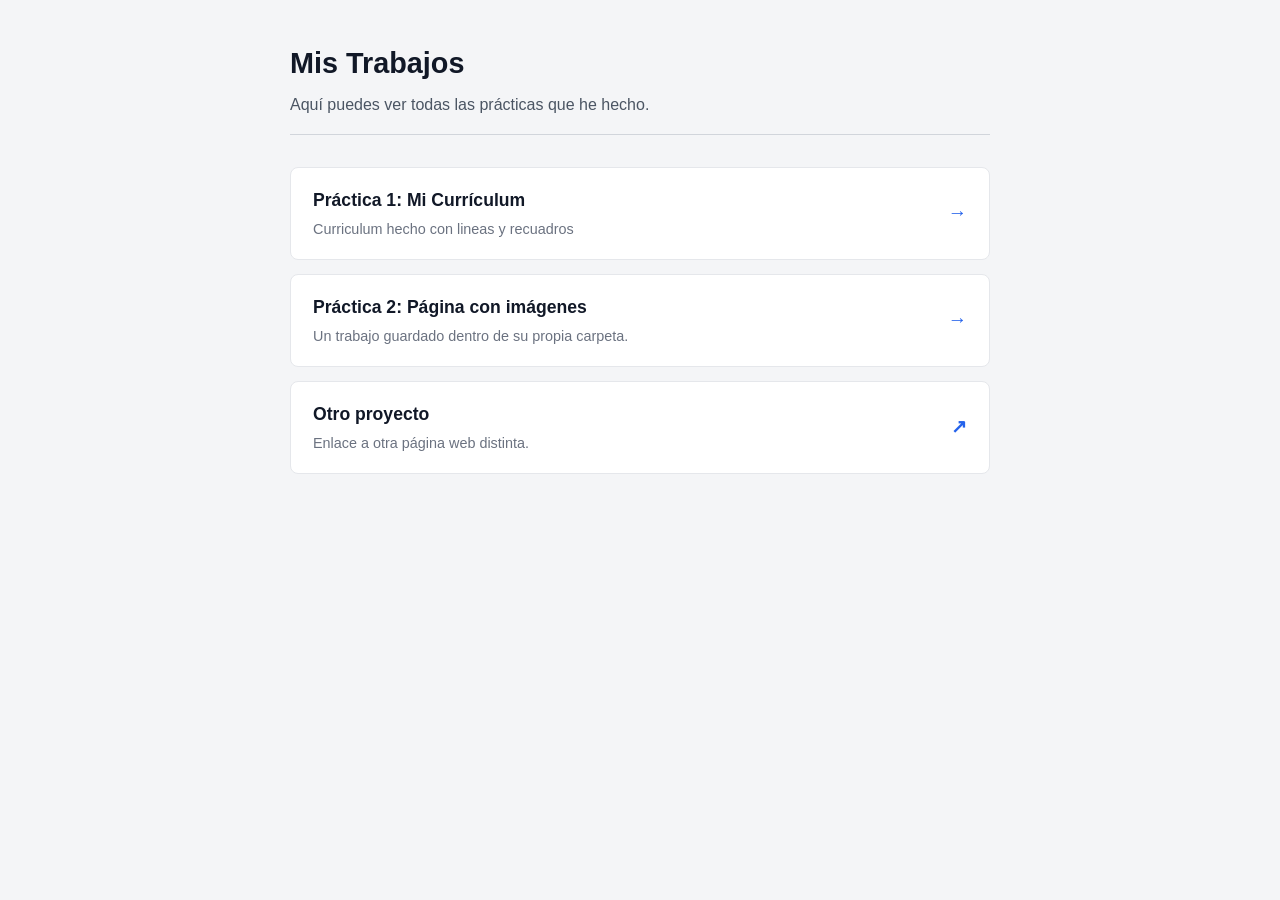
==== index.html @ 20866122 "index.html" ====
<!-- Esto le avisa al navegador de que el archivo es una página web -->
<!DOCTYPE html>
<!-- Aquí empieza la página y le decimos que está en español -->
<html lang="es">

<!-- LA CABEZA (HEAD): Aquí van cosas que el navegador necesita, pero que no se ven dentro de la página -->
<head>
    <!-- Sirve para que las tildes y la letra "ñ" se vean bien -->
    <meta charset="UTF-8">
    <!-- Sirve para que la página se vea bien tanto en ordenador como en móvil -->
    <meta name="viewport" content="width=device-width, initial-scale=1.0">
    
    <!-- El texto que sale arriba del todo, en la pestaña de Chrome o Safari -->
    <title>Mis Trabajos</title>

    <!-- 
        EL DISEÑO (NO HACE FALTA TOCAR NADA AQUÍ)
        Todo lo que está entre <style> y </style> solo sirve para poner los colores,
        los tamaños de letra y hacer que los botones se vean bonitos.
    -->
    <style>
        /* Color de fondo gris claro y tipo de letra de toda la página */
        body {
            font-family: -apple-system, BlinkMacSystemFont, "Segoe UI", Roboto, sans-serif;
            background-color: #f4f5f7;
            color: #1f2937;
            margin: 0;
            padding: 40px 20px;
            line-height: 1.6;
        }

        /* Centra todo el contenido en medio de la pantalla */
        .contenedor {
            max-width: 700px;
            margin: 0 auto;
        }

        /* Espacio y línea gris debajo del título de arriba */
        header {
            margin-bottom: 32px;
            border-bottom: 1px solid #d1d5db;
            padding-bottom: 16px;
        }

        /* Tamaño del título grande */
        h1 {
            margin: 0;
            font-size: 1.8rem;
            color: #111827;
        }

        /* Color del texto pequeño debajo del título */
        header p {
            margin: 6px 0 0;
            color: #4b5563;
        }

        /* Coloca las cajas de los trabajos una debajo de otra */
        .lista-trabajos {
            display: flex;
            flex-direction: column;
            gap: 14px;
        }

        /* Aspecto de cada caja blanca donde puedes hacer clic */
        .tarjeta {
            background: #ffffff;
            border: 1px solid #e5e7eb;
            border-radius: 8px;
            padding: 18px 22px;
            text-decoration: none;
            color: inherit;
            display: flex;
            justify-content: space-between;
            align-items: center;
            transition: border-color 0.2s, transform 0.15s;
        }

        /* Hace que el borde se ponga azul y la caja suba un poco al pasar el ratón */
        .tarjeta:hover {
            border-color: #2563eb;
            transform: translateY(-2px);
        }

        /* Tamaño del título de cada trabajo */
        .tarjeta h2 {
            margin: 0 0 4px;
            font-size: 1.1rem;
            color: #111827;
        }

        /* Tamaño de la explicación pequeña de cada trabajo */
        .tarjeta p {
            margin: 0;
            font-size: 0.9rem;
            color: #6b7280;
        }

        /* Color azul de la flechita de la derecha */
        .flecha {
            font-size: 1.2rem;
            color: #2563eb;
            font-weight: bold;
        }
    </style>
</head>

<!-- EL CUERPO (BODY): Todo lo que pongas aquí dentro SÍ se ve en la página web -->
<body>
    <!-- Caja invisible que mantiene todo centrado -->
    <div class="contenedor">
        
        <!-- TÍTULO DE LA PÁGINA: Cambia estos textos por lo que tú quieras -->
        <header>
            <!-- Título grande -->
            <h1>Mis Trabajos</h1>
            <!-- Frase pequeña debajo del título -->
            <p>Aquí puedes ver todas las prácticas que he hecho.</p>
        </header>

        <!-- 
            LISTA DE ENLACES A TUS TRABAJOS
            Cada bloque que empieza por <a ...> y termina por </a> es un botón.
            Si quieres añadir más trabajos, copia uno entero y pégalo debajo.
        -->
        <main class="lista-trabajos">

            <!-- 
                BOTÓN 1: Para un archivo suelto que hayas subido a GitHub.
                Cambia "practica1.html" por el nombre exacto de tu archivo.
            -->
            <a href="Curriculum/index.html" class="tarjeta">
                <div>
                    <!-- Nombre del trabajo que verá la gente -->
                    <h2>Práctica 1: Mi Currículum</h2>
                    <!-- Breve explicación de qué trata -->
                    <p>Curriculum hecho con lineas y recuadros</p>
                </div>
                <!-- Flechita decorativa -->
                <span class="flecha">→</span>
            </a>

            <!-- 
                BOTÓN 2: Para un trabajo que está guardado dentro de una carpeta.
                Escribe: nombre-de-la-carpeta/nombre-del-archivo.html
            -->
            <a href="trabajo2/index.html" class="tarjeta">
                <div>
                    <h2>Práctica 2: Página con imágenes</h2>
                    <p>Un trabajo guardado dentro de su propia carpeta.</p>
                </div>
                <span class="flecha">→</span>
            </a>

            <!-- 
                BOTÓN 3: Para enlazar a cualquier otra página de internet.
                Pega el enlace completo (con https://) dentro de las comillas.
                Lo de target="_blank" hace que se abra en una pestaña nueva.
            -->
            <a href="https://github.com/alberto05su/advent-calendar-846ba9.git" class="tarjeta" target="_blank">
                <div>
                    <h2>Otro proyecto</h2>
                    <p>Enlace a otra página web distinta.</p>
                </div>
                <span class="flecha">↗</span>
            </a>

        </main>
    </div>
</body>
<!-- Aquí termina la página web -->
</html>
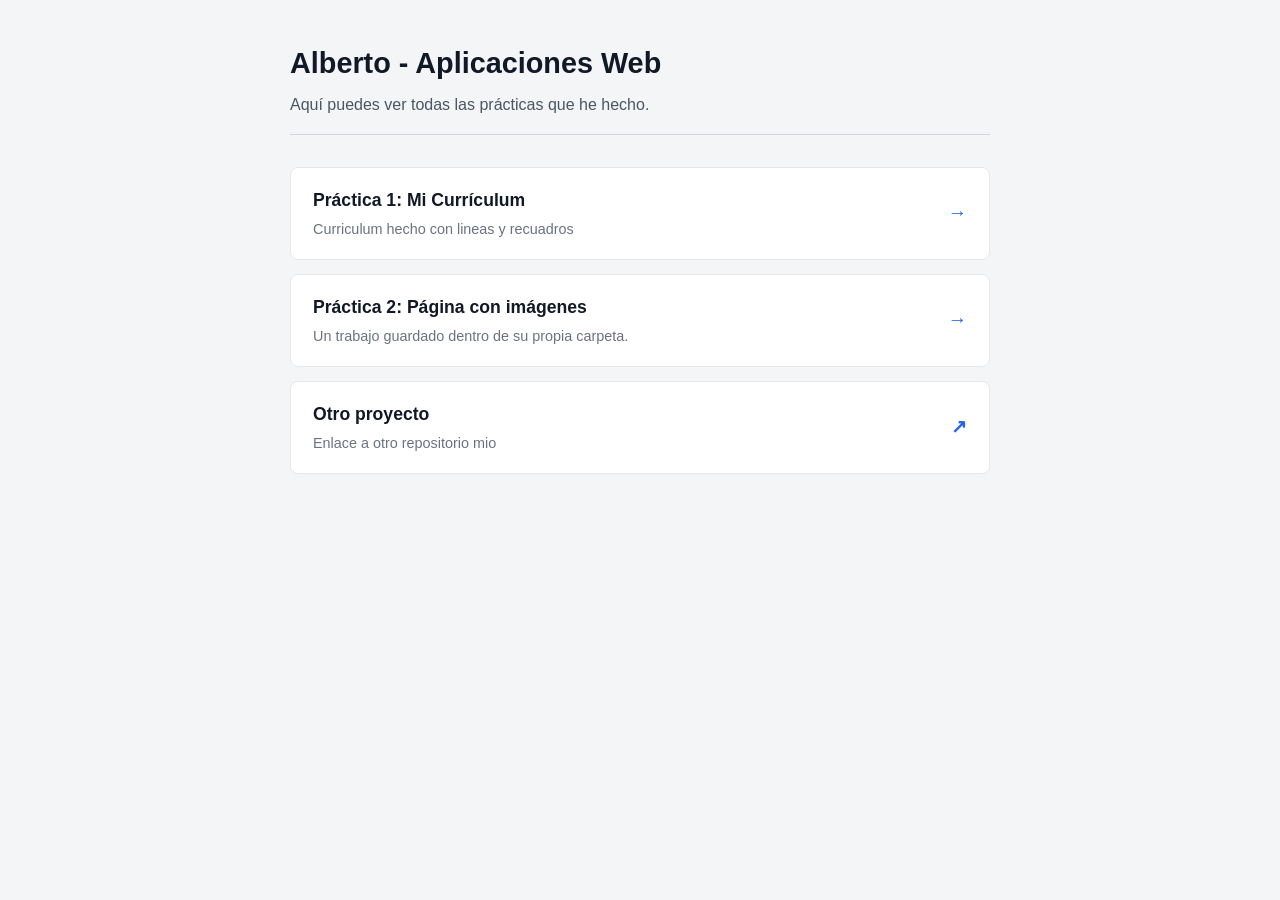
==== commit 2d0612fe: "index.html" ====
--- a/index.html
+++ b/index.html
@@ -11,7 +11,7 @@
     <meta name="viewport" content="width=device-width, initial-scale=1.0">
     
     <!-- El texto que sale arriba del todo, en la pestaña de Chrome o Safari -->
-    <title>Mis Trabajos</title>
+    <title>Trabajos - Alberto González</title>
 
     <!-- 
         EL DISEÑO (NO HACE FALTA TOCAR NADA AQUÍ)
@@ -113,7 +113,7 @@
         <!-- TÍTULO DE LA PÁGINA: Cambia estos textos por lo que tú quieras -->
         <header>
             <!-- Título grande -->
-            <h1>Mis Trabajos</h1>
+            <h1>Alberto - Aplicaciones Web</h1>
             <!-- Frase pequeña debajo del título -->
             <p>Aquí puedes ver todas las prácticas que he hecho.</p>
         </header>
@@ -160,7 +160,7 @@
             <a href="https://github.com/alberto05su/advent-calendar-846ba9.git" class="tarjeta" target="_blank">
                 <div>
                     <h2>Otro proyecto</h2>
-                    <p>Enlace a otra página web distinta.</p>
+                    <p>Enlace a otro repositorio mio</p>
                 </div>
                 <span class="flecha">↗</span>
             </a>
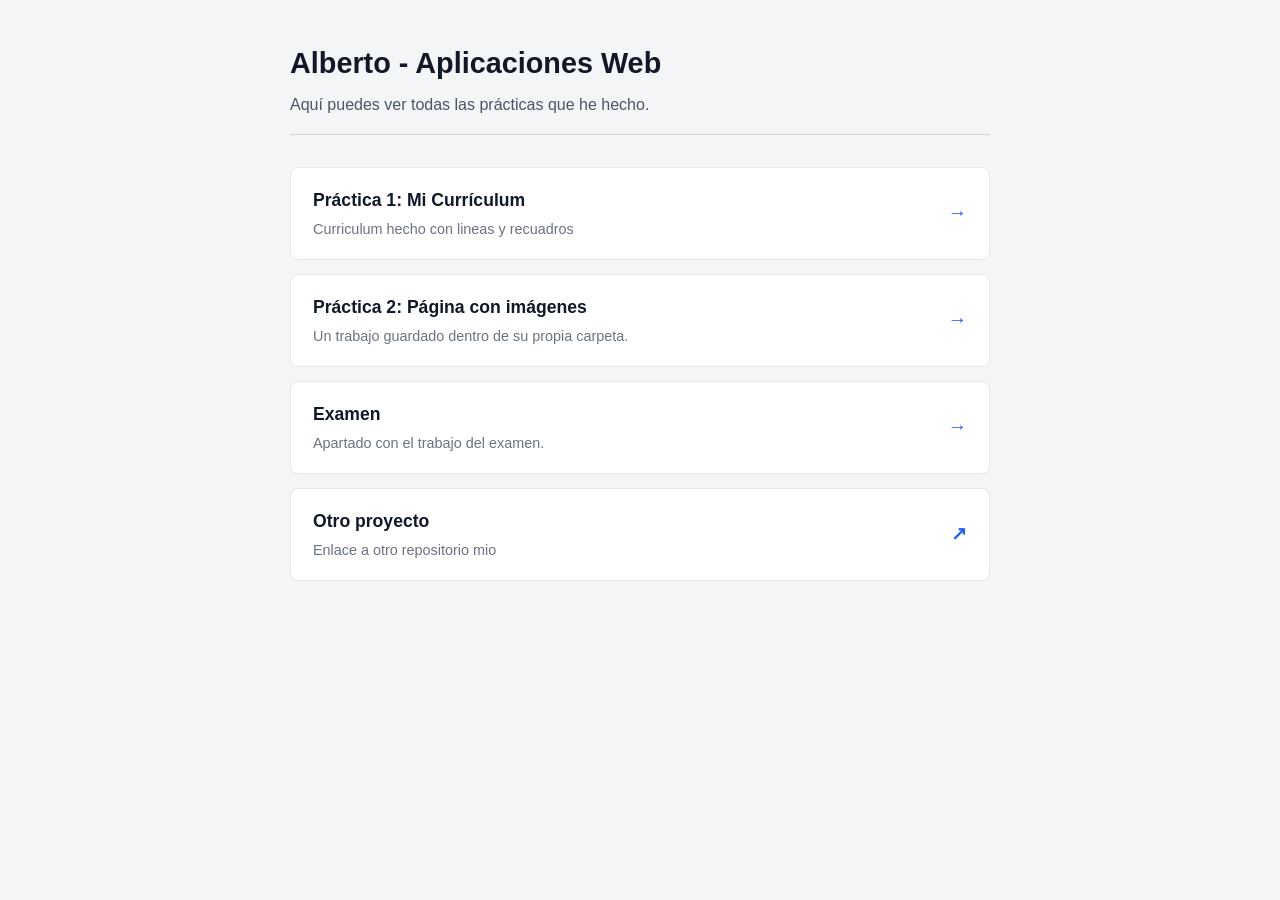
==== commit 855c7d9a: "Añadir apartado Examen al index Co-Authored-By: Claude Sonnet 5.5 <noreply@anthropic.com> Claude-Ses" ====
--- a/index.html
+++ b/index.html
@@ -144,7 +144,7 @@
                 BOTÓN 2: Para un trabajo que está guardado dentro de una carpeta.
                 Escribe: nombre-de-la-carpeta/nombre-del-archivo.html
             -->
-            <a href="trabajo2/index.html" class="tarjeta">
+            <a href="practica 2/index.html" class="tarjeta">
                 <div>
                     <h2>Práctica 2: Página con imágenes</h2>
                     <p>Un trabajo guardado dentro de su propia carpeta.</p>
@@ -152,7 +152,19 @@
                 <span class="flecha">→</span>
             </a>
 
-            <!-- 
+            <!--
+                BOTÓN EXAMEN: Apartado del examen.
+                Está pensado para una carpeta llamada "examen" con su index.html dentro.
+            -->
+            <a href="examen/index.html" class="tarjeta">
+                <div>
+                    <h2>Examen</h2>
+                    <p>Apartado con el trabajo del examen.</p>
+                </div>
+                <span class="flecha">→</span>
+            </a>
+
+            <!--
                 BOTÓN 3: Para enlazar a cualquier otra página de internet.
                 Pega el enlace completo (con https://) dentro de las comillas.
                 Lo de target="_blank" hace que se abra en una pestaña nueva.
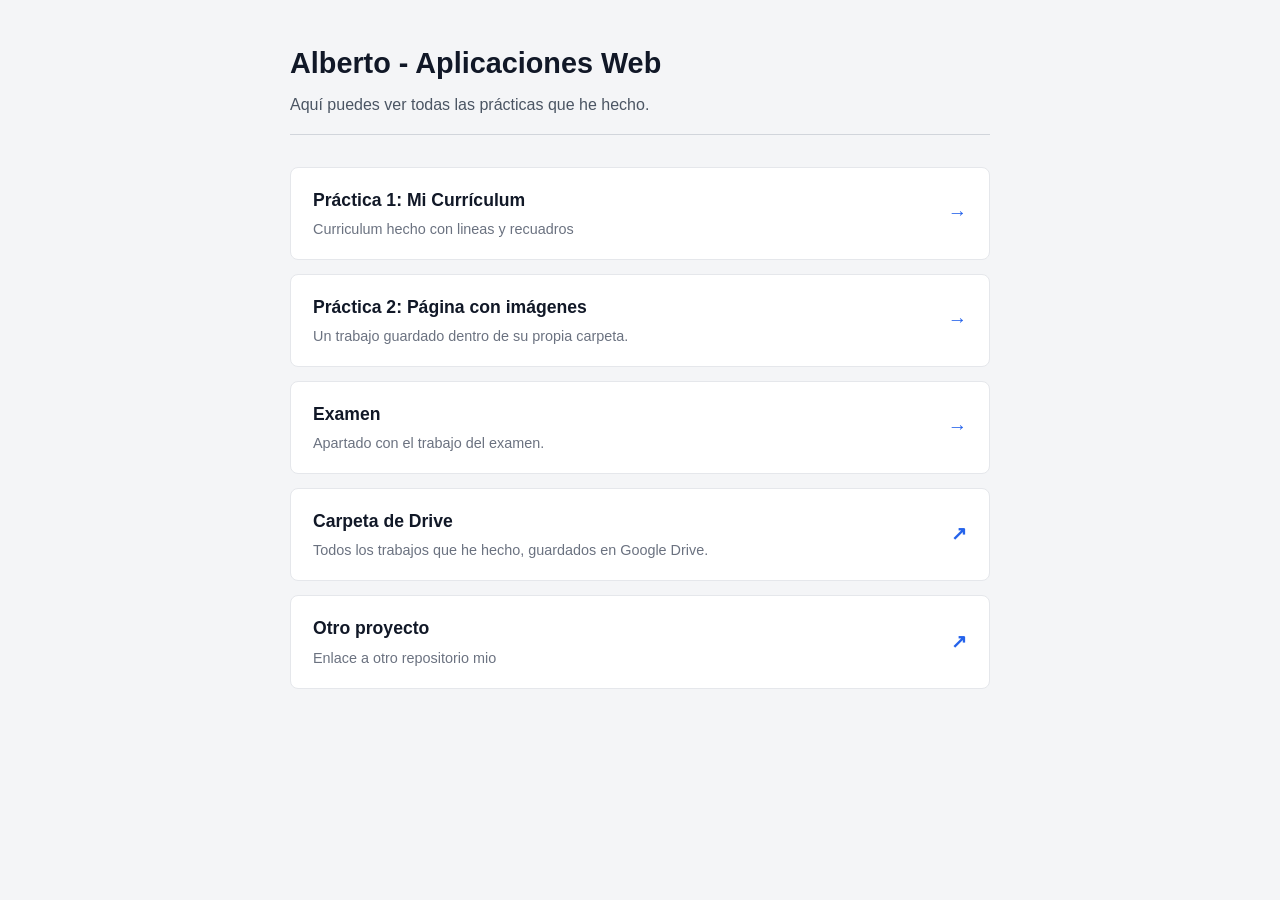
==== commit ecf3db18: "Añadir acceso a la carpeta de Drive en el index Co-Authored-By: Claude Sonnet 5.5 <noreply@anthropic" ====
--- a/index.html
+++ b/index.html
@@ -165,6 +165,18 @@
             </a>
 
             <!--
+                BOTÓN DRIVE: Enlace a la carpeta de Google Drive con todos mis trabajos.
+                Se abre en una pestaña nueva.
+            -->
+            <a href="https://drive.google.com/drive/folders/1OyTmGltWm8ytpE7RANeVoLRk2m7CDYP7?usp=sharing" class="tarjeta" target="_blank" rel="noopener">
+                <div>
+                    <h2>Carpeta de Drive</h2>
+                    <p>Todos los trabajos que he hecho, guardados en Google Drive.</p>
+                </div>
+                <span class="flecha">↗</span>
+            </a>
+
+            <!--
                 BOTÓN 3: Para enlazar a cualquier otra página de internet.
                 Pega el enlace completo (con https://) dentro de las comillas.
                 Lo de target="_blank" hace que se abra en una pestaña nueva.
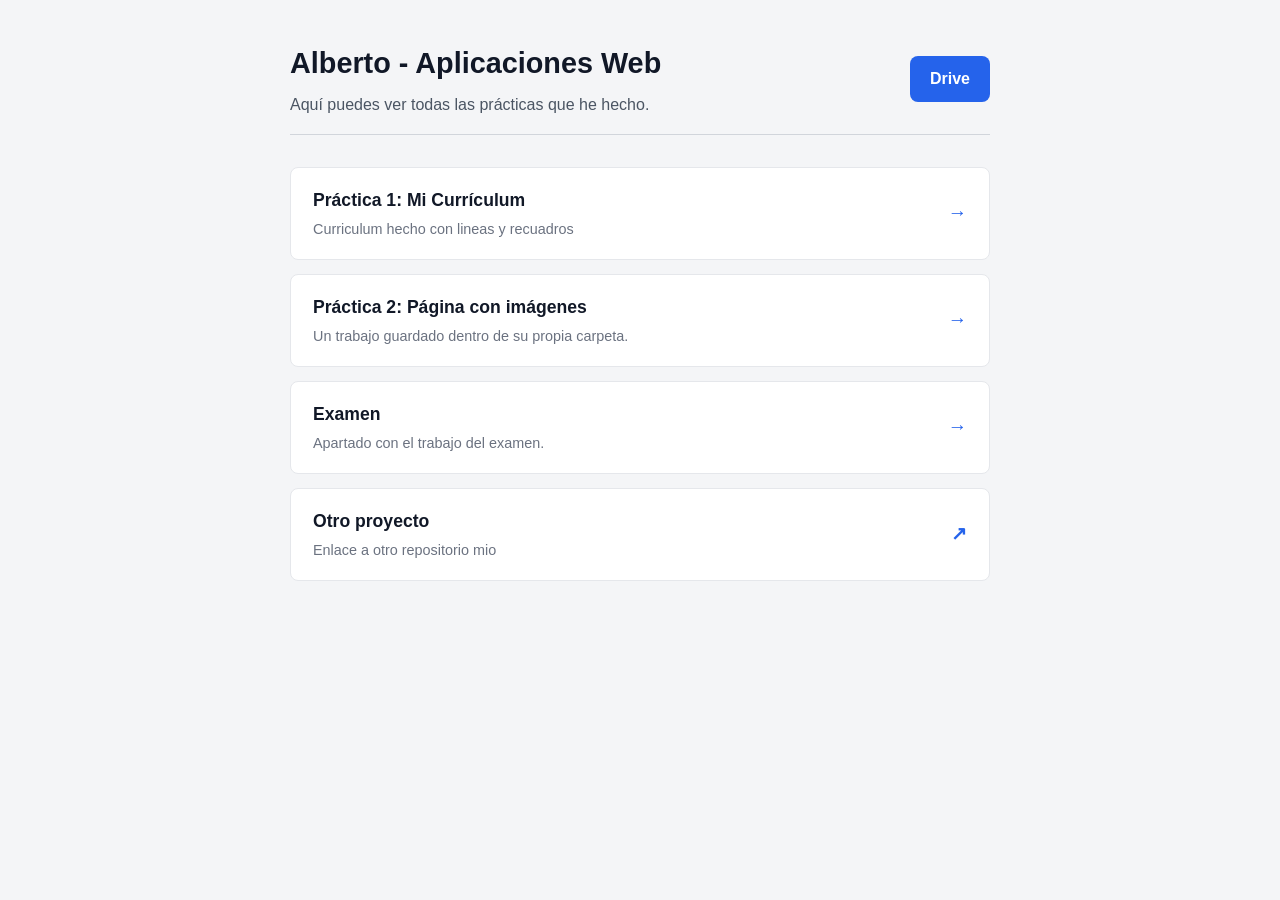
==== commit 9ce49ed0: "Cambiar acceso a Drive por un botón en la cabecera Co-Authored-By: Claude Sonnet 5.5 <noreply@anthro" ====
--- a/index.html
+++ b/index.html
@@ -40,6 +40,28 @@
             margin-bottom: 32px;
             border-bottom: 1px solid #d1d5db;
             padding-bottom: 16px;
+            display: flex;
+            justify-content: space-between;
+            align-items: center;
+            flex-wrap: wrap;
+            gap: 12px;
+        }
+
+        /* Botón azul "Drive" de la parte de arriba */
+        .boton-drive {
+            background: #2563eb;
+            color: #ffffff;
+            text-decoration: none;
+            font-weight: 600;
+            padding: 10px 20px;
+            border-radius: 8px;
+            transition: background-color 0.2s, transform 0.15s;
+        }
+
+        /* Se oscurece un poco y sube al pasar el ratón */
+        .boton-drive:hover {
+            background: #1d4ed8;
+            transform: translateY(-2px);
         }
 
         /* Tamaño del título grande */
@@ -112,10 +134,14 @@
         
         <!-- TÍTULO DE LA PÁGINA: Cambia estos textos por lo que tú quieras -->
         <header>
-            <!-- Título grande -->
-            <h1>Alberto - Aplicaciones Web</h1>
-            <!-- Frase pequeña debajo del título -->
-            <p>Aquí puedes ver todas las prácticas que he hecho.</p>
+            <div>
+                <!-- Título grande -->
+                <h1>Alberto - Aplicaciones Web</h1>
+                <!-- Frase pequeña debajo del título -->
+                <p>Aquí puedes ver todas las prácticas que he hecho.</p>
+            </div>
+            <!-- Botón que abre mi carpeta de Google Drive en una pestaña nueva -->
+            <a href="https://drive.google.com/drive/folders/1OyTmGltWm8ytpE7RANeVoLRk2m7CDYP7?usp=sharing" class="boton-drive" target="_blank" rel="noopener">Drive</a>
         </header>
 
         <!-- 
@@ -165,18 +191,6 @@
             </a>
 
             <!--
-                BOTÓN DRIVE: Enlace a la carpeta de Google Drive con todos mis trabajos.
-                Se abre en una pestaña nueva.
-            -->
-            <a href="https://drive.google.com/drive/folders/1OyTmGltWm8ytpE7RANeVoLRk2m7CDYP7?usp=sharing" class="tarjeta" target="_blank" rel="noopener">
-                <div>
-                    <h2>Carpeta de Drive</h2>
-                    <p>Todos los trabajos que he hecho, guardados en Google Drive.</p>
-                </div>
-                <span class="flecha">↗</span>
-            </a>
-
-            <!--
                 BOTÓN 3: Para enlazar a cualquier otra página de internet.
                 Pega el enlace completo (con https://) dentro de las comillas.
                 Lo de target="_blank" hace que se abra en una pestaña nueva.
